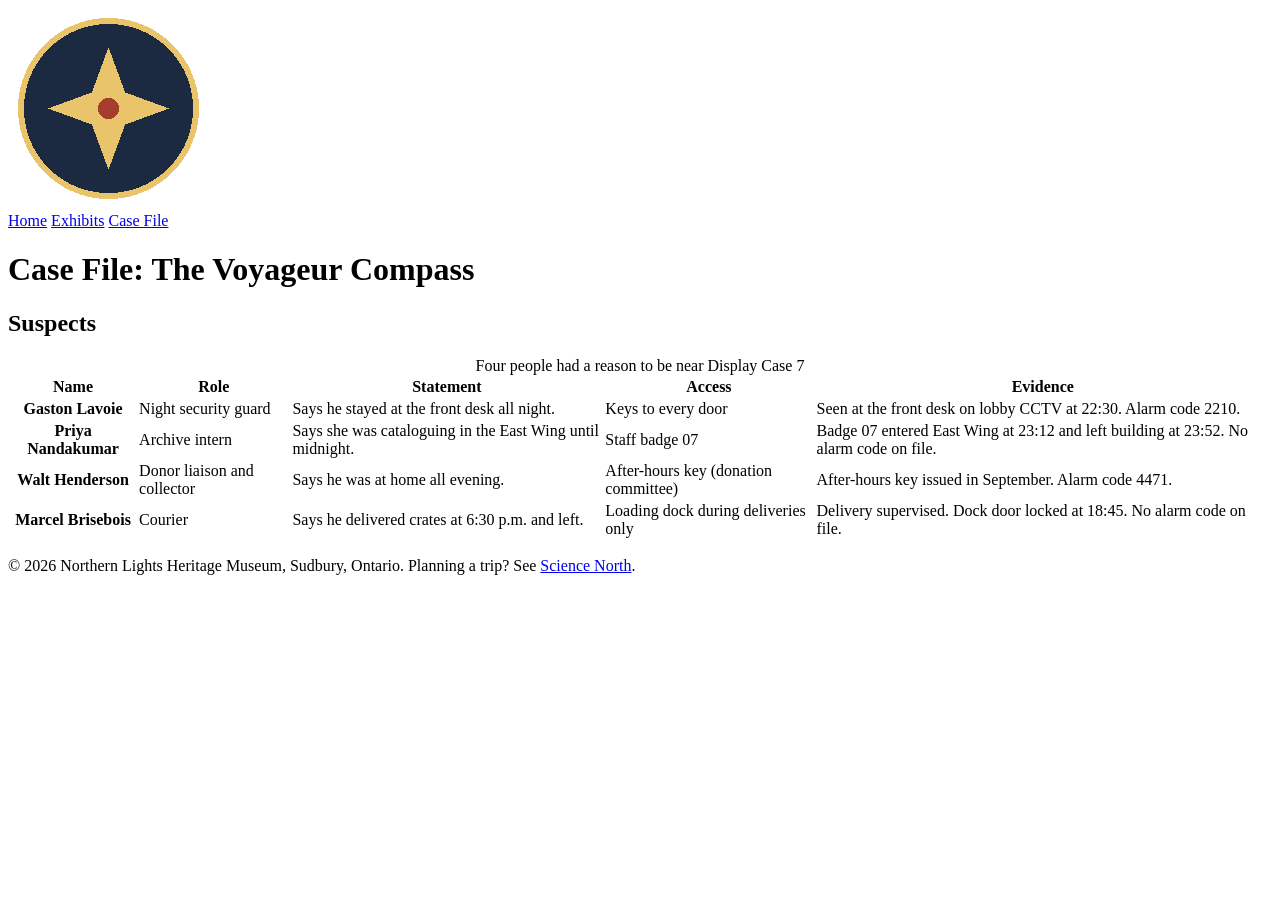
==== case-file.html @ d455e9dd "Add case file page with suspects table" ====
<!DOCTYPE html>
<html lang="en">
<head>
    <meta charset="UTF-8">
    <meta name="viewport" content="width=device-width, initial-scale=1.0">
    <title>Case File — Northern Lights Heritage Museum</title>
    <link rel="stylesheet" href="styles.css">
</head>
<body>

    <header>
        <img src="images/logo.png" alt="Northern Lights Heritage Museum logo">

        <nav>
            <a href="index.html">Home</a>
            <a href="index.html#exhibits">Exhibits</a>
            <a href="case-file.html" class="active">Case File</a>
        </nav>
    </header>

    <main>

        <h1>Case File: The Voyageur Compass</h1>

        <section id="suspects">
            <h2>Suspects</h2>

            <div class="table-wrap">
                <table>
                    <caption>Four people had a reason to be near Display Case 7</caption>

                    <thead>
                        <tr>
                            <th scope="col">Name</th>
                            <th scope="col">Role</th>
                            <th scope="col">Statement</th>
                            <th scope="col">Access</th>
                            <th scope="col">Evidence</th>
                        </tr>
                    </thead>

                    <tbody>
                        <tr>
                            <th scope="row">Gaston Lavoie</th>
                            <td>Night security guard</td>
                            <td>Says he stayed at the front desk all night.</td>
                            <td>Keys to every door</td>
                            <td>Seen at the front desk on lobby CCTV at 22:30. Alarm code 2210.</td>
                        </tr>

                        <tr>
                            <th scope="row">Priya Nandakumar</th>
                            <td>Archive intern</td>
                            <td>Says she was cataloguing in the East Wing until midnight.</td>
                            <td>Staff badge 07</td>
                            <td>Badge 07 entered East Wing at 23:12 and left building at 23:52. No alarm code on file.</td>
                        </tr>

                        <tr>
                            <th scope="row">Walt Henderson</th>
                            <td>Donor liaison and collector</td>
                            <td>Says he was at home all evening.</td>
                            <td>After-hours key (donation committee)</td>
                            <td>After-hours key issued in September. Alarm code 4471.</td>
                        </tr>

                        <tr>
                            <th scope="row">Marcel Brisebois</th>
                            <td>Courier</td>
                            <td>Says he delivered crates at 6:30 p.m. and left.</td>
                            <td>Loading dock during deliveries only</td>
                            <td>Delivery supervised. Dock door locked at 18:45. No alarm code on file.</td>
                        </tr>
                    </tbody>
                </table>
            </div>
        </section>

    </main>

    <footer>
        <p>
            &copy; 2026 Northern Lights Heritage Museum, Sudbury, Ontario.
            Planning a trip? See
            <a href="https://www.sciencenorth.ca/">Science North</a>.
        </p>
    </footer>

</body>
</html>
---- styles.css ----
/* Voyageur Museum: styles.css (starter) */
:root {
  --color-bg: #ffffff;
  --color-text: #222222;
  --color-accent: #c9a227;
}

/* Caption text under exhibit photos. Added by Sam (IT). */
.caption {
  color: #6b7a90;
  font-size: 0.9rem;
}
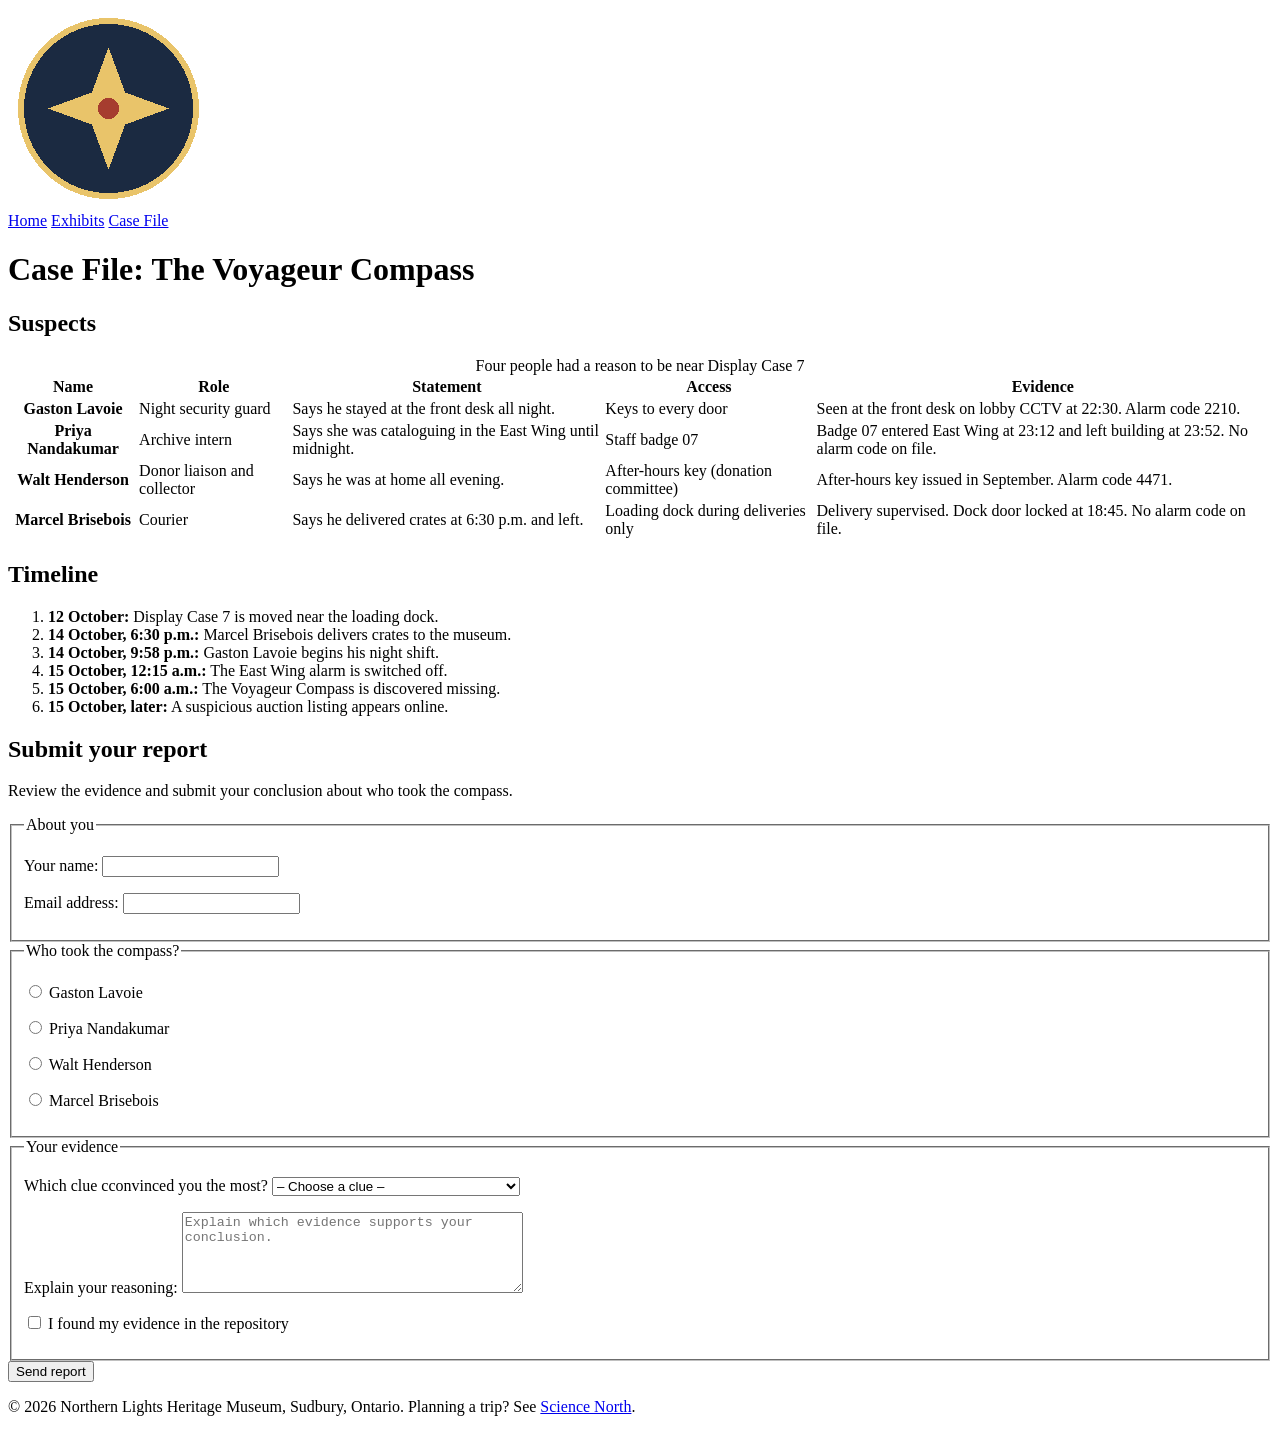
==== commit 4fad239d: "Add timeline and report form" ====
--- a/case-file.html
+++ b/case-file.html
@@ -77,6 +77,96 @@
             </div>
         </section>
 
+
+        <section id="timeline">
+            <h2>Timeline</h2>
+
+            <ol>
+                <li><strong>12 October:</strong> Display Case 7 is moved near the loading dock.</li>
+                <li><strong>14 October, 6:30 p.m.:</strong> Marcel Brisebois delivers crates to the museum.</li>
+                <li><strong>14 October, 9:58 p.m.:</strong> Gaston Lavoie begins his night shift.</li>
+                <li><strong>15 October, 12:15 a.m.:</strong> The East Wing alarm is switched off.</li>
+                <li><strong>15 October, 6:00 a.m.:</strong> The Voyageur Compass is discovered missing.</li>
+                <li><strong>15 October, later:</strong> A suspicious auction listing appears online.</li>
+            </ol>
+        </section>
+
+        <section id="report">
+            <h2>Submit your report</h2>
+
+            <p>Review the evidence and submit your conclusion about who took the compass.</p>
+
+            <form action="/reports" method="post">
+
+                <fieldset>
+                    <legend>About you</legend>
+
+                    <p>
+                        <label for="detective-name">Your name:</label>
+                        <input type="text" id="detective-name" name="detectiveName" required>
+                    </p>
+
+                    <p>
+                        <label for="detective-email">Email address:</label>
+                        <input type="email" id="detective-email" name="detectiveEmail" required>
+                    </p>
+                </fieldset>
+
+                <fieldset>
+                    <legend>Who took the compass?</legend>
+
+                    <p>
+                        <input type="radio" id="who-lavoie" name="suspect" value="lavoie" required>
+                        <label for="who-lavoie">Gaston Lavoie</label>
+                    </p>
+
+                    <p>
+                        <input type="radio" id="who-nandakumar" name="suspect" value="nandakumar">
+                        <label for="who-nandakumar">Priya Nandakumar</label>
+                    </p>
+
+                    <p>
+                        <input type="radio" id="who-henderson" name="suspect" value="henderson">
+                        <label for="who-henderson">Walt Henderson</label>
+                    </p>
+
+                    <p>
+                        <input type="radio" id="who-brisebois" name="suspect" value="brisebois">
+                        <label for="who-brisebois">Marcel Brisebois</label>
+                    </p>
+                </fieldset>
+
+                <fieldset>
+                    <legend>Your evidence</legend>
+
+                    <p>
+                        <label for="best-clue">Which clue cconvinced you the most?</label>
+                        <select id="best-clue" name="bestClue" required>
+                            <option value="">– Choose a clue –</option>
+                            <option value="deleted-notes">The deleted staff notes</option>
+                            <option value="security-log">The security log on the archive branch</option>
+                            <option value="html-comment">The note in the old HTML page</option>
+                            <option value="css-comment">The note in the old stylesheet</option>
+                        </select>
+                    </p>
+
+                    <p>
+                        <label for="reasoning">Explain your reasoning:</label>
+                        <textarea id="reasoning" name="reasoning" rows="5" cols="40" placeholder="Explain which evidence supports your conclusion."></textarea>
+                    </p>
+
+                    <p>
+                        <input type="checkbox" id="confirm" name="confirmEvidence" value="yes" required>
+                        <label for="confirm">I found my evidence in the repository</label>
+                    </p>
+                </fieldset>
+
+                <button type="submit" class="btn">Send report</button>
+
+            </form>
+        </section>
+
+
     </main>
 
     <footer>
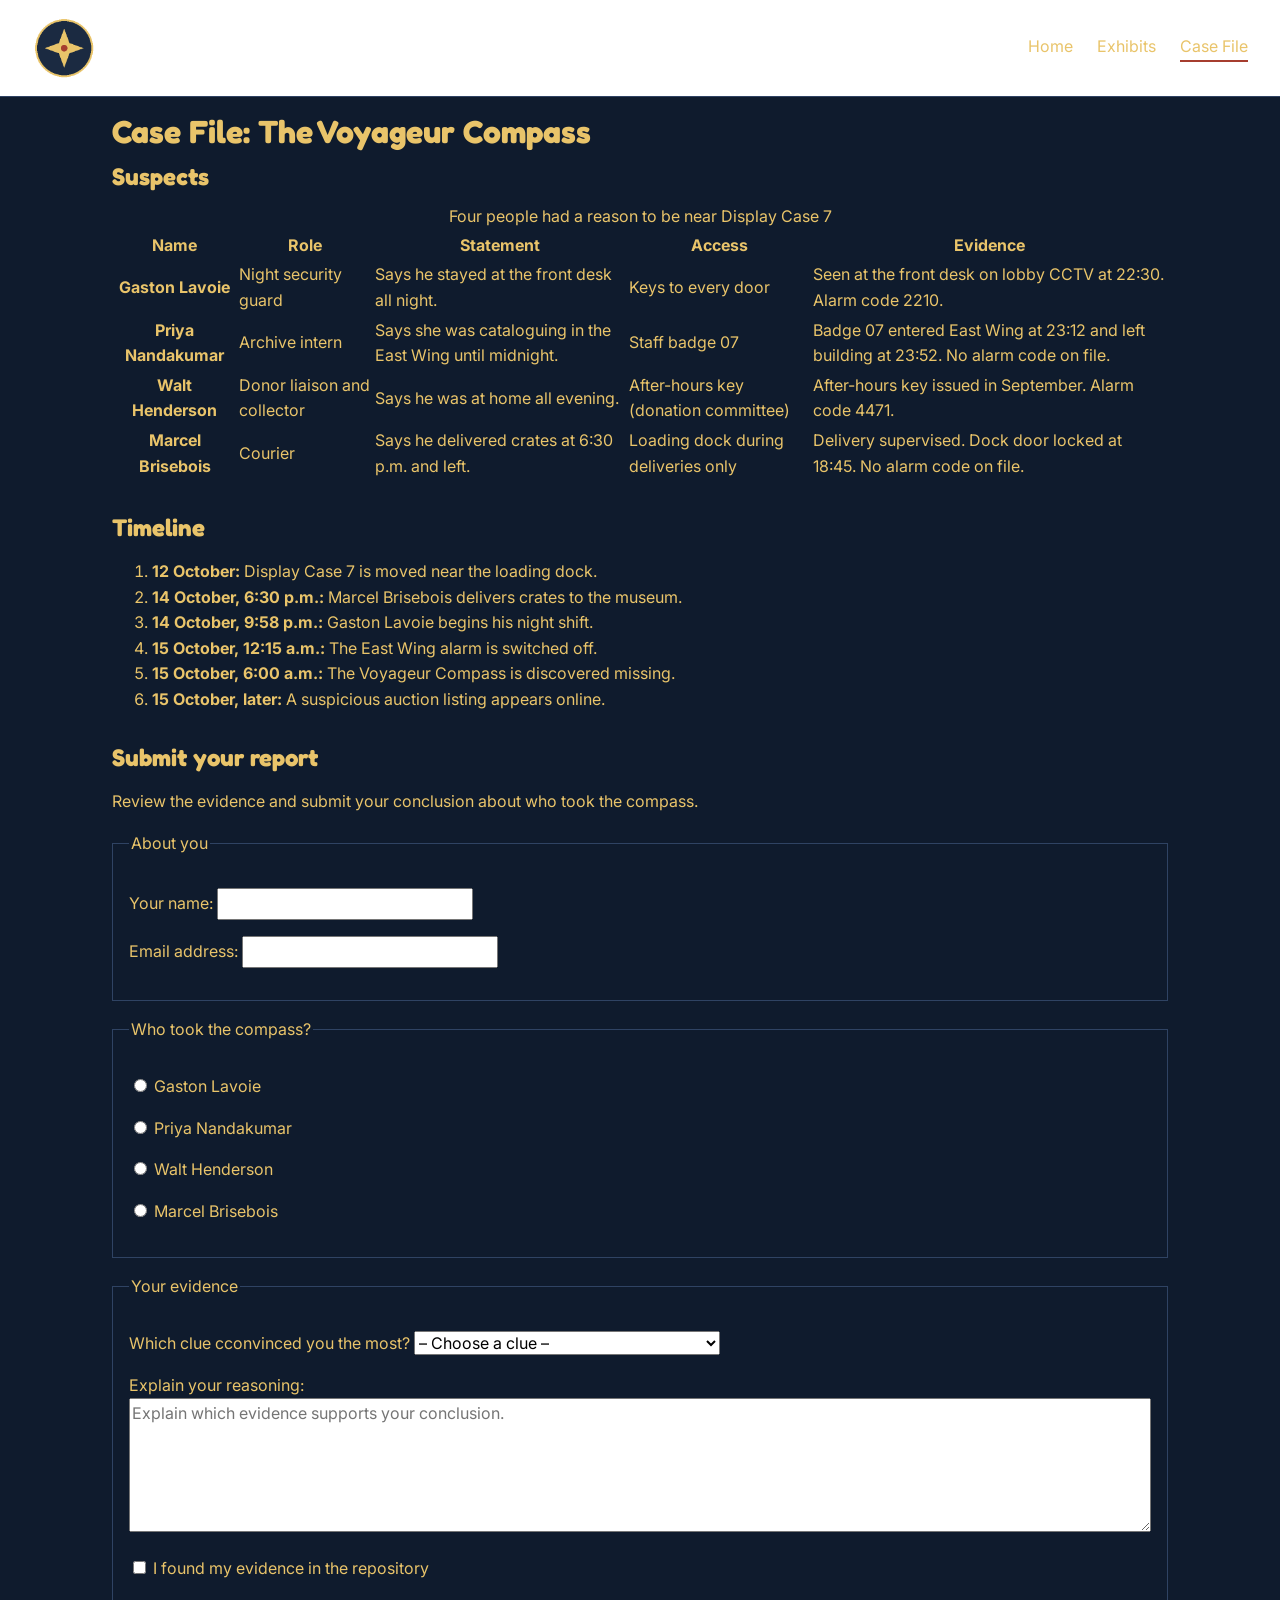
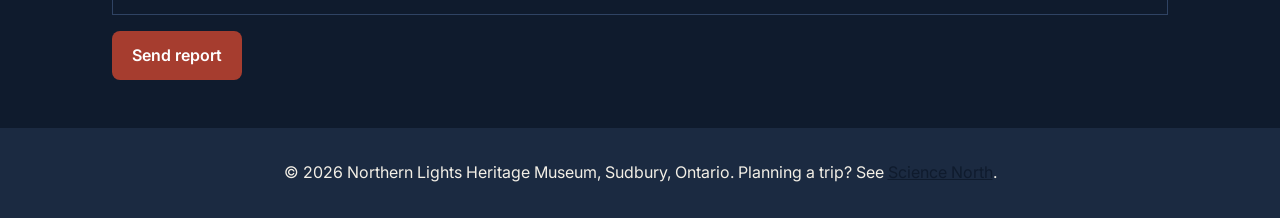
==== commit e2648ddd: "Apply night palette, fonts and heading scale" ====
--- a/case-file.html
+++ b/case-file.html
@@ -5,6 +5,9 @@
     <meta charset="UTF-8">
     <meta name="viewport" content="width=device-width, initial-scale=1.0">
     <title>Case File — Northern Lights Heritage Museum</title>
+    <link rel="preconnect" href="https://fonts.googleapis.com">
+<link rel="preconnect" href="https://fonts.gstatic.com" crossorigin>
+<link href="https://fonts.googleapis.com/css2?family=Fredoka:wght@500;600&amp;family=Inter:wght@400;600&amp;display=swap" rel="stylesheet">
     <link rel="stylesheet" href="styles.css">
 </head>
 <body>
--- a/styles.css
+++ b/styles.css
@@ -1,8 +1,17 @@
 /* Voyageur Museum: styles.css (starter) */
 :root {
-  --color-bg: #ffffff;
-  --color-text: #222222;
-  --color-accent: #c9a227;
+  --color-bg: #0f1b2d;
+  --color-surface: #1b2a41;
+  --color-text: #f3efe6;
+  --color-primary: #e9c46a;
+  --color-accent: #a63d2f;
+  --color-accent-dark: #7d2c21;
+  --color-border: #2f4363;
+  --color-muted: #a9b4c6;
+  --spacing-unit: 1rem;
+  --radius: 0.5rem;
+  --font-heading: "Fredoka", "Trebuchet MS", sans-serif;
+  --font-body: "Inter", "Helvetica Neue", Arial, sans-serif;
 }
 
 /* Caption text under exhibit photos. Added by Sam (IT). */
@@ -10,3 +19,189 @@
   color: #6b7a90;
   font-size: 0.9rem;
 }
+
+
+/* Mission 5: Base styles */
+
+* {
+  box-sizing: border-box;
+}
+
+body {
+  margin: 0;
+  background-color: var(--color-bg);
+  color: var(--color-primary);
+  font-family: var(--font-body);
+  line-height: 1.6;
+}
+
+img {
+  max-width: 100%;
+  height: auto;
+}
+
+a {
+  color: var(--color-primary);
+}
+
+h1,
+h2,
+h3 {
+  margin: 0 0 0.75rem;
+  font-family: var(--font-heading);
+  line-height: 1.2;
+  color: var(--color-primary);
+}
+
+h1 {
+  font-size: 2rem;
+}
+
+h2 {
+  font-size: 1.5rem;
+}
+
+h3 {
+  font-size: 1.25rem;
+}
+
+header {
+  display: flex;
+  flex-wrap: wrap;
+  justify-content: space-between;
+  align-items: center;
+  gap: var(--spacing-unit);
+  padding: var(--spacing-unit);
+  background-color: #ffffff;
+  border-bottom: 1px solid var(--color-border);
+}
+
+header img {
+  width: 4rem;
+}
+
+nav {
+  display: flex;
+  flex-wrap: wrap;
+  gap: 0.5rem 1.5rem;
+}
+
+nav a {
+  color: var(--color-primary);
+  text-decoration: none;
+}
+
+main {
+  max-width: 70rem;
+  margin: 0 auto;
+  padding: var(--spacing-unit);
+}
+
+section {
+  margin-bottom: 2rem;
+}
+
+footer {
+  padding: var(--spacing-unit);
+  background-color: var(--color-surface);
+  color: var(--color-text);
+  text-align: center;
+}
+
+footer a {
+  color: var(--color-bg);
+}
+
+fieldset {
+  margin: 0 0 1rem;
+  padding: var(--spacing-unit);
+  border: 1px solid var(--color-border);
+}
+
+textarea {
+  width: 100%;
+}
+
+.active {
+  color: var(--color-primary);
+  border-bottom: 2px solid var(--color-accent);
+}
+
+
+.exhibit-list {
+  list-style: none;
+  margin: 0;
+  padding: 0;
+  display: grid;
+  grid-template-columns: 1fr;
+  gap: var(--spacing-unit);
+}
+
+.showcase {
+  display: grid;
+  gap: 2rem;
+}
+
+
+@media (min-width: 768px) {
+  .exhibit-list {
+    grid-template-columns: repeat(2, 1fr);
+
+    h1 {
+      font-size: 2.5rem;
+    }
+    
+    h2 {
+      font-size: 1.75rem;
+    }
+  }
+
+  header,
+  main,
+  footer {
+    padding-left: 2rem;
+    padding-right: 2rem;
+  }
+}
+
+@media (min-width: 1024px) {
+  .showcase {
+    grid-template-columns: 2fr 1fr;
+    align-items: start;
+  }
+}
+
+.table-wrap {
+  overflow-x: auto;
+}
+
+.btn {
+  display: inline-block;
+  padding: 0.75rem 1.25rem;
+  background-color: var(--color-accent);
+  color: #ffffff;
+  border: 0;
+  border-radius: var(--radius);
+  font: inherit;
+  font-weight: 600;
+  text-decoration: none;
+  cursor: pointer;
+}
+
+.btn:hover {
+  background-color: var(--color-accent-dark);
+}
+
+.card {
+  padding: var(--spacing-unit);
+  background-color: var(--color-surface);
+  border: 1px solid var(--color-border);
+  border-radius: var(--radius);
+}
+
+input,
+select,
+textarea,
+button {
+  font: inherit;
+}
